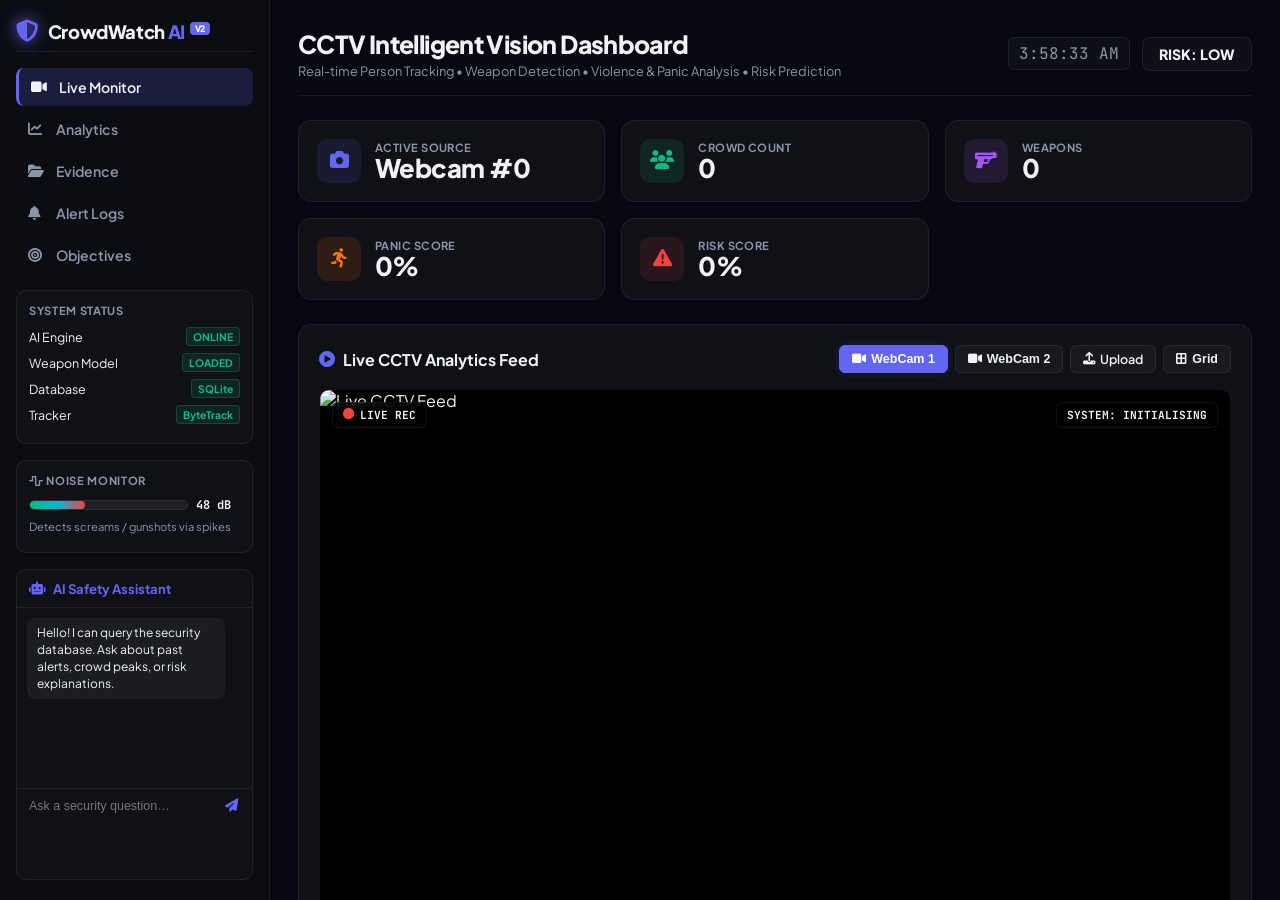
==== templates/index.html @ 13e5e5ed "Initial commit of VisionGuard with DevOps CI/CD" ====
<!DOCTYPE html>
<html lang="en">
<head>
    <meta charset="UTF-8">
    <meta name="viewport" content="width=device-width, initial-scale=1.0">
    <meta name="description" content="CrowdWatch AI V2 — Intelligent Vision-Based Crowd Monitoring and Public Safety Risk Detection System">
    <title>CrowdWatch AI V2 — Public Safety Monitoring</title>
    <link rel="preconnect" href="https://fonts.googleapis.com">
    <link rel="preconnect" href="https://fonts.gstatic.com" crossorigin>
    <link href="https://fonts.googleapis.com/css2?family=Plus+Jakarta+Sans:wght@300;400;500;600;700;800&family=JetBrains+Mono:wght@400;700&display=swap" rel="stylesheet">
    <link rel="stylesheet" href="https://cdnjs.cloudflare.com/ajax/libs/font-awesome/6.5.0/css/all.min.css">
    <script src="https://cdn.jsdelivr.net/npm/chart.js"></script>
    <link rel="stylesheet" href="/static/css/styles.css">
</head>
<body>
<div class="app-layout">

<!-- ═══════════════════════════════════════════════════════════ SIDEBAR -->
<aside class="sidebar">
    <div class="logo">
        <i class="fa-solid fa-shield-halved"></i>
        <span>CrowdWatch <span class="accent">AI</span> <sup>V2</sup></span>
    </div>

    <nav class="side-nav">
        <a href="#live" class="nav-link active"><i class="fa-solid fa-video"></i> Live Monitor</a>
        <a href="#analytics" class="nav-link"><i class="fa-solid fa-chart-line"></i> Analytics</a>
        <a href="#evidence" class="nav-link"><i class="fa-solid fa-folder-open"></i> Evidence</a>
        <a href="#alerts-section" class="nav-link"><i class="fa-solid fa-bell"></i> Alert Logs</a>
        <a href="#objectives" class="nav-link"><i class="fa-solid fa-bullseye"></i> Objectives</a>
    </nav>

    <!-- System status -->
    <div class="sys-panel">
        <div class="sys-heading">SYSTEM STATUS</div>
        <div class="sys-row"><span>AI Engine</span><span class="badge green" id="badge-engine">ONLINE</span></div>
        <div class="sys-row"><span>Weapon Model</span><span class="badge green">LOADED</span></div>
        <div class="sys-row"><span>Database</span><span class="badge green">SQLite</span></div>
        <div class="sys-row"><span>Tracker</span><span class="badge green">ByteTrack</span></div>
    </div>

    <!-- Decibel gauge -->
    <div class="sys-panel noise-panel">
        <div class="sys-heading"><i class="fa-solid fa-wave-square"></i> NOISE MONITOR</div>
        <div class="db-meter-wrapper">
            <div class="db-bar-bg">
                <div class="db-bar-fill" id="db-fill" style="width:35%"></div>
            </div>
            <span class="db-label" id="db-label">48 dB</span>
        </div>
        <div class="sys-row" style="font-size:0.7rem; color: var(--muted)">Detects screams / gunshots via spikes</div>
    </div>

    <!-- AI Chatbot -->
    <div class="chat-widget">
        <div class="chat-header"><i class="fa-solid fa-robot"></i> AI Safety Assistant</div>
        <div class="chat-body" id="chatbot-messages">
            <div class="msg bot">Hello! I can query the security database. Ask about past alerts, crowd peaks, or risk explanations.</div>
        </div>
        <div class="chat-input-row">
            <input id="chat-input" type="text" placeholder="Ask a security question…">
            <button id="chat-send"><i class="fa-solid fa-paper-plane"></i></button>
        </div>
    </div>
</aside>

<!-- ═══════════════════════════════════════════════════════════ MAIN -->
<main class="main">

    <!-- Header -->
    <header class="top-bar">
        <div>
            <h1>CCTV Intelligent Vision Dashboard</h1>
            <p class="sub">Real-time Person Tracking • Weapon Detection • Violence & Panic Analysis • Risk Prediction</p>
        </div>
        <div class="header-right">
            <span id="live-clock" class="mono-clock">--:--:--</span>
            <div class="global-risk" id="global-risk-badge">
                RISK: <span id="risk-label">LOW</span>
            </div>
        </div>
    </header>

    <!-- KPI Cards -->
    <section class="kpi-grid" id="live">
        <div class="kpi-card" id="kpi-feed">
            <div class="kpi-icon i-blue"><i class="fa-solid fa-camera"></i></div>
            <div><div class="kpi-title">ACTIVE SOURCE</div><div class="kpi-val" id="kpi-source">Webcam #0</div></div>
        </div>
        <div class="kpi-card">
            <div class="kpi-icon i-green"><i class="fa-solid fa-users"></i></div>
            <div><div class="kpi-title">CROWD COUNT</div><div class="kpi-val" id="kpi-count">0</div></div>
        </div>
        <div class="kpi-card">
            <div class="kpi-icon i-purple"><i class="fa-solid fa-gun"></i></div>
            <div><div class="kpi-title">WEAPONS</div><div class="kpi-val" id="kpi-weapons">0</div></div>
        </div>
        <div class="kpi-card">
            <div class="kpi-icon i-orange"><i class="fa-solid fa-person-running"></i></div>
            <div><div class="kpi-title">PANIC SCORE</div><div class="kpi-val" id="kpi-panic">0%</div></div>
        </div>
        <div class="kpi-card">
            <div class="kpi-icon i-red"><i class="fa-solid fa-triangle-exclamation"></i></div>
            <div><div class="kpi-title">RISK SCORE</div><div class="kpi-val" id="kpi-risk">0%</div></div>
        </div>
    </section>

    <!-- Live feed + right panel -->
    <section class="feed-row">
        <!-- Video -->
        <div class="card video-card">
            <div class="card-hdr">
                <h2><i class="fa-solid fa-play-circle"></i> Live CCTV Analytics Feed</h2>
                <div class="src-btns">
                    <button class="src-btn active" id="btn-webcam"><i class="fa-solid fa-video"></i> WebCam 1</button>
                    <button class="src-btn" id="btn-webcam-2"><i class="fa-solid fa-video"></i> WebCam 2</button>
                    <label class="src-btn" for="file-upload-input"><i class="fa-solid fa-upload"></i> Upload</label>
                    <input type="file" id="file-upload-input" accept="video/*" style="display:none">
                    <button class="src-btn" id="btn-grid-toggle"><i class="fa-solid fa-border-all"></i> Grid</button>
                </div>
            </div>
            <div class="video-wrap">
                <img src="/video_feed" id="video-feed-img" alt="Live CCTV Feed">
                <div class="hud-top">
                    <span class="hud-chip"><i class="fa-solid fa-circle blink-red"></i> LIVE REC</span>
                    <span class="hud-chip" id="hud-state">SYSTEM: INITIALISING</span>
                </div>
            </div>
        </div>

        <!-- Right panel: gauges + risk -->
        <div class="right-col">
            <!-- Gauge panel -->
            <div class="card gauge-card">
                <div class="card-hdr"><h2><i class="fa-solid fa-gauge-high"></i> Safety Gauges</h2></div>
                <div class="gauges">
                    <div class="gauge-item">
                        <div class="g-label"><span>Crowd Density</span><span id="g-density-val">0%</span></div>
                        <div class="bar-bg"><div class="bar-fill" id="bar-density"></div></div>
                    </div>
                    <div class="gauge-item">
                        <div class="g-label"><span>Violence Index</span><span id="g-violence-val">NORMAL</span></div>
                        <div class="bar-bg"><div class="bar-fill violence-bar" id="bar-violence"></div></div>
                    </div>
                    <div class="gauge-item">
                        <div class="g-label"><span>Panic / Dispersion</span><span id="g-panic-val">NORMAL</span></div>
                        <div class="bar-bg"><div class="bar-fill panic-bar" id="bar-panic"></div></div>
                    </div>
                    <div class="gauge-item">
                        <div class="g-label"><span>Noise Level</span><span id="g-noise-val">48 dB</span></div>
                        <div class="bar-bg"><div class="bar-fill noise-bar" id="bar-noise"></div></div>
                    </div>
                </div>
            </div>

            <!-- Risk explanation -->
            <div class="card risk-explain-card">
                <div class="card-hdr"><h2><i class="fa-solid fa-shield-halved"></i> Risk Assessment</h2></div>
                <div class="risk-level-display" id="risk-display">LOW</div>
                <div class="risk-reason" id="risk-reason-text">No active threats detected. System monitoring active.</div>
                <div class="risk-action" id="risk-action-text">Routine surveillance monitoring active.</div>
            </div>
        </div>
    </section>

    <!-- Simulation Console -->
    <section class="card sim-card">
        <div class="card-hdr">
            <h2><i class="fa-solid fa-sliders"></i> Demonstration & Simulation Console</h2>
        </div>
        <div class="sim-grid">
            <div class="sim-item">
                <label class="toggle"><input type="checkbox" id="tog-weapon"><span class="slider"></span></label>
                <div><div class="sim-name"><i class="fa-solid fa-gun" style="color:#a855f7"></i> Weapon Threat</div><div class="sim-desc">Inject gun detection event → CRITICAL risk</div></div>
            </div>
            <div class="sim-item">
                <label class="toggle"><input type="checkbox" id="tog-violence"><span class="slider"></span></label>
                <div><div class="sim-name"><i class="fa-solid fa-hand-fist" style="color:#f59e0b"></i> Physical Fight</div><div class="sim-desc">Simulate combat altercation → HIGH risk</div></div>
            </div>
            <div class="sim-item">
                <label class="toggle"><input type="checkbox" id="tog-panic"><span class="slider"></span></label>
                <div><div class="sim-name"><i class="fa-solid fa-person-running" style="color:#ef4444"></i> Panic Evacuation</div><div class="sim-desc">Simulate stampede behavior → HIGH risk</div></div>
            </div>
            <div class="sim-item">
                <label class="toggle"><input type="checkbox" id="tog-scream"><span class="slider"></span></label>
                <div><div class="sim-name"><i class="fa-solid fa-volume-high" style="color:#06b6d4"></i> Scream / Gunshot</div><div class="sim-desc">Spike decibel meter above 100 dB</div></div>
            </div>
            <div class="sim-params">
                <div class="param-row">
                    <label>Zone Capacity Limit</label>
                    <input type="range" id="cap-slider" min="5" max="100" value="20">
                    <span class="param-val" id="cap-val">20</span>
                </div>
                <div class="param-row">
                    <label>Density Alert %</label>
                    <input type="range" id="dens-slider" min="20" max="100" value="80">
                    <span class="param-val" id="dens-val">80%</span>
                </div>
            </div>
        </div>
    </section>

    <!-- Analytics + Evidence -->
    <section class="dual-row" id="analytics">
        <div class="card chart-card">
            <div class="card-hdr">
                <h2><i class="fa-solid fa-chart-area"></i> Historical Crowd & Risk Trends</h2>
                <button class="icon-btn" id="btn-refresh-chart"><i class="fa-solid fa-rotate"></i></button>
            </div>
            <div class="chart-wrap"><canvas id="trend-chart"></canvas></div>
        </div>
        <div class="card alerts-card" id="alerts-section">
            <div class="card-hdr">
                <h2><i class="fa-solid fa-triangle-exclamation"></i> SQL Evidence Log</h2>
                <span class="badge red" id="alert-count-badge">0 Alerts</span>
            </div>
            <div class="table-wrap">
                <table class="ev-table">
                    <thead><tr>
                        <th>Timestamp</th><th>Type</th><th>Risk</th><th>Details</th><th>Snap</th>
                    </tr></thead>
                    <tbody id="alert-table-body">
                        <tr><td colspan="5" class="placeholder">Loading database logs…</td></tr>
                    </tbody>
                </table>
            </div>
        </div>
    </section>

    <!-- Evidence grid -->
    <section class="card evidence-card" id="evidence">
        <div class="card-hdr">
            <h2><i class="fa-solid fa-images"></i> Evidence Snapshots</h2>
            <button class="icon-btn" id="btn-refresh-evidence"><i class="fa-solid fa-rotate"></i></button>
        </div>
        <div class="evidence-grid" id="evidence-grid">
            <div class="evidence-placeholder">No evidence saved yet. Trigger a simulation to generate snapshots.</div>
        </div>
    </section>

    <!-- ═══════════════════════════════════ PROJECT OBJECTIVES ══════════ -->
    <section class="card obj-card" id="objectives">
        <div class="card-hdr">
            <h2><i class="fa-solid fa-bullseye"></i> Project Objectives</h2>
            <span class="obj-subtitle">Intelligent Vision-Based Crowd Monitoring &amp; Public Safety Risk Detection</span>
        </div>

        <div class="obj-grid">

            <div class="obj-item" style="--c:#6366f1">
                <div class="obj-icon"><i class="fa-solid fa-camera"></i></div>
                <div class="obj-body">
                    <div class="obj-num">01</div>
                    <div class="obj-title">Real-Time AI Crowd Monitoring</div>
                    <div class="obj-desc">Develop a real-time AI-based crowd monitoring system using video surveillance for effective crowd analysis across live camera feeds, CCTV streams, and uploaded footage.</div>
                </div>
            </div>

            <div class="obj-item" style="--c:#10b981">
                <div class="obj-icon"><i class="fa-solid fa-users-viewfinder"></i></div>
                <div class="obj-body">
                    <div class="obj-num">02</div>
                    <div class="obj-title">Accurate Person Detection &amp; Counting</div>
                    <div class="obj-desc">Detect and count people accurately in crowded environments using <strong>YOLOv8</strong> and <strong>OpenCV</strong>, providing per-frame tracking IDs and real-time occupancy metrics.</div>
                </div>
            </div>

            <div class="obj-item" style="--c:#f59e0b">
                <div class="obj-icon"><i class="fa-solid fa-gauge-high"></i></div>
                <div class="obj-body">
                    <div class="obj-num">03</div>
                    <div class="obj-title">Crowd Density Estimation</div>
                    <div class="obj-desc">Estimate crowd density levels — <span class="tag-low">Low</span> <span class="tag-med">Medium</span> <span class="tag-high">High</span> — based on detected crowd size relative to zone capacity, displayed via a 3×4 grid overlay.</div>
                </div>
            </div>

            <div class="obj-item" style="--c:#f97316">
                <div class="obj-icon"><i class="fa-solid fa-person-running"></i></div>
                <div class="obj-body">
                    <div class="obj-num">04</div>
                    <div class="obj-title">Abnormal Crowd Behaviour Analysis</div>
                    <div class="obj-desc">Analyze crowd movement patterns and identify abnormal behaviour — including sudden directional shifts, high-velocity dispersion, and clustering collapse — that may indicate an unsafe situation.</div>
                </div>
            </div>

            <div class="obj-item" style="--c:#ef4444">
                <div class="obj-icon"><i class="fa-solid fa-triangle-exclamation"></i></div>
                <div class="obj-body">
                    <div class="obj-num">05</div>
                    <div class="obj-title">Stampede Risk Prediction &amp; Real-Time Alerts</div>
                    <div class="obj-desc">Predict potential stampede risks using a multi-modal risk engine combining density, violence, panic, noise, and weapon signals. Generate real-time alerts with evidence snapshots to improve public safety and crowd management.</div>
                </div>
            </div>

        </div>

        <div class="obj-footer">
            <div class="obj-tech-tag"><i class="fa-solid fa-microchip"></i> YOLOv8n</div>
            <div class="obj-tech-tag"><i class="fa-solid fa-eye"></i> OpenCV</div>
            <div class="obj-tech-tag"><i class="fa-solid fa-database"></i> SQLite DBMS</div>
            <div class="obj-tech-tag"><i class="fa-solid fa-robot"></i> AI Chatbot</div>
            <div class="obj-tech-tag"><i class="fa-solid fa-shield-halved"></i> Risk Engine</div>
            <div class="obj-tech-tag"><i class="fa-brands fa-python"></i> Flask + Python</div>
        </div>
    </section>

</main>
</div>

<!-- Lightbox -->
<div id="lightbox" class="lightbox">
    <span id="lb-close">&times;</span>
    <div class="lb-inner">
        <img id="lb-img" src="" alt="Evidence">
        <div id="lb-cap"></div>
    </div>
</div>

<!-- Hidden audio alarm -->
<audio id="alarm-audio" loop preload="none">
    <source src="/static/alert.mp3" type="audio/mpeg">
</audio>

<script src="/static/js/dashboard.js"></script>
</body>
</html>
---- static/css/styles.css ----
/* ═══════════════════════════════════ CrowdWatch AI V2 Stylesheet ═══════ */
:root {
    --bg:       #080910;
    --card:     #0f1117;
    --sidebar:  #0b0d13;
    --border:   rgba(255,255,255,0.07);
    --text:     #f0f2f7;
    --muted:    #8b95a8;
    --accent:   #6366f1;
    --accent-g: rgba(99,102,241,0.18);
    --green:    #10b981;
    --yellow:   #f59e0b;
    --orange:   #f97316;
    --red:      #ef4444;
    --purple:   #a855f7;
    --cyan:     #06b6d4;
    --t: all 0.25s ease;
}
*{margin:0;padding:0;box-sizing:border-box;}
body{font-family:'Plus Jakarta Sans',sans-serif;background:var(--bg);color:var(--text);overflow-x:hidden;}

/* ── Layout ── */
.app-layout{display:flex;min-height:100vh;}

/* ── Sidebar ── */
.sidebar{
    width:270px;flex-shrink:0;background:var(--sidebar);
    border-right:1px solid var(--border);
    display:flex;flex-direction:column;gap:16px;padding:20px 16px;overflow-y:auto;
}
.logo{display:flex;align-items:center;gap:10px;font-size:1.15rem;font-weight:800;
      letter-spacing:-0.02em;padding-bottom:8px;border-bottom:1px solid var(--border);}
.logo i{color:var(--accent);font-size:1.4rem;filter:drop-shadow(0 0 8px var(--accent));}
.accent{color:var(--accent);}
.logo sup{font-size:0.55rem;background:var(--accent);color:#fff;padding:1px 5px;border-radius:4px;margin-left:2px;}

/* Nav */
.side-nav{display:flex;flex-direction:column;gap:4px;}
.nav-link{
    display:flex;align-items:center;gap:10px;padding:10px 12px;
    color:var(--muted);text-decoration:none;border-radius:8px;
    font-size:0.88rem;font-weight:600;transition:var(--t);
}
.nav-link i{width:18px;}
.nav-link:hover,.nav-link.active{color:var(--text);background:rgba(255,255,255,0.04);}
.nav-link.active{border-left:3px solid var(--accent);background:var(--accent-g);}

/* System panel */
.sys-panel{background:rgba(255,255,255,0.02);border:1px solid var(--border);border-radius:10px;padding:12px;}
.sys-heading{font-size:0.7rem;font-weight:700;color:var(--muted);letter-spacing:.06em;margin-bottom:10px;}
.sys-row{display:flex;justify-content:space-between;align-items:center;font-size:0.78rem;margin-bottom:7px;}

/* Badges */
.badge{font-size:0.65rem;font-weight:700;padding:2px 6px;border-radius:4px;}
.badge.green{background:rgba(16,185,129,.12);color:var(--green);border:1px solid rgba(16,185,129,.25);}
.badge.red{background:rgba(239,68,68,.12);color:var(--red);border:1px solid rgba(239,68,68,.25);}

/* Decibel gauge */
.noise-panel{}
.db-meter-wrapper{display:flex;align-items:center;gap:8px;margin-bottom:6px;}
.db-bar-bg{flex:1;height:10px;background:rgba(255,255,255,0.06);border-radius:6px;overflow:hidden;border:1px solid var(--border);}
.db-bar-fill{height:100%;background:linear-gradient(90deg,var(--green),var(--cyan),var(--red));border-radius:6px;transition:width 0.4s ease;}
.db-label{font-size:0.75rem;font-weight:700;font-family:'JetBrains Mono',monospace;min-width:44px;}

/* Chatbot */
.chat-widget{background:rgba(255,255,255,0.02);border:1px solid var(--border);border-radius:10px;display:flex;flex-direction:column;flex:1;overflow:hidden;min-height:200px;}
.chat-header{padding:10px 12px;font-size:0.82rem;font-weight:700;color:var(--accent);border-bottom:1px solid var(--border);display:flex;align-items:center;gap:8px;}
.chat-body{flex:1;padding:10px;overflow-y:auto;display:flex;flex-direction:column;gap:6px;font-size:0.75rem;max-height:180px;}
.msg{padding:7px 10px;border-radius:8px;max-width:92%;word-break:break-word;line-height:1.4;}
.msg.bot{background:rgba(255,255,255,0.05);align-self:flex-start;}
.msg.user{background:var(--accent);align-self:flex-end;color:#fff;}
.chat-input-row{display:flex;border-top:1px solid var(--border);}
.chat-input-row input{flex:1;background:transparent;border:none;padding:9px 12px;color:var(--text);font-size:0.78rem;outline:none;}
.chat-input-row button{background:transparent;border:none;padding:9px 14px;color:var(--accent);cursor:pointer;transition:var(--t);}
.chat-input-row button:hover{background:var(--accent);color:#fff;}

/* ── Main content ── */
.main{flex:1;padding:28px;display:flex;flex-direction:column;gap:24px;overflow-y:auto;height:100vh;}

/* Header */
.top-bar{display:flex;justify-content:space-between;align-items:center;border-bottom:1px solid var(--border);padding-bottom:16px;}
.top-bar h1{font-size:1.55rem;font-weight:800;letter-spacing:-0.025em;}
.top-bar .sub{font-size:0.8rem;color:var(--muted);margin-top:3px;}
.header-right{display:flex;align-items:center;gap:12px;}
.mono-clock{font-family:'JetBrains Mono',monospace;font-size:1rem;color:var(--muted);background:rgba(255,255,255,0.03);padding:5px 10px;border-radius:6px;border:1px solid var(--border);}
.global-risk{font-weight:800;font-size:0.88rem;padding:7px 16px;border-radius:8px;border:1px solid var(--border);background:rgba(255,255,255,0.03);transition:var(--t);}

/* KPI Grid */
.kpi-grid{display:grid;grid-template-columns:repeat(5,1fr);gap:16px;}
.kpi-card{background:var(--card);border:1px solid var(--border);border-radius:14px;padding:18px;display:flex;align-items:center;gap:14px;transition:var(--t);}
.kpi-card:hover{transform:translateY(-2px);border-color:rgba(255,255,255,0.12);}
.kpi-icon{width:44px;height:44px;border-radius:10px;display:flex;align-items:center;justify-content:center;font-size:1.2rem;}
.i-blue{background:rgba(99,102,241,.12);color:var(--accent);}
.i-green{background:rgba(16,185,129,.12);color:var(--green);}
.i-purple{background:rgba(168,85,247,.12);color:var(--purple);}
.i-orange{background:rgba(249,115,22,.12);color:var(--orange);}
.i-red{background:rgba(239,68,68,.12);color:var(--red);}
.kpi-title{font-size:0.7rem;color:var(--muted);font-weight:700;letter-spacing:.04em;}
.kpi-val{font-size:1.6rem;font-weight:800;letter-spacing:-0.02em;line-height:1.1;}

/* Feed row */
.feed-row{display:grid;grid-template-columns:2fr 1fr;gap:20px;}

/* Cards */
.card{background:var(--card);border:1px solid var(--border);border-radius:14px;padding:20px;}
.card-hdr{display:flex;justify-content:space-between;align-items:center;margin-bottom:16px;}
.card-hdr h2{font-size:1rem;font-weight:700;display:flex;align-items:center;gap:8px;}
.card-hdr h2 i{color:var(--accent);}
.icon-btn{background:transparent;border:none;color:var(--muted);cursor:pointer;font-size:1rem;transition:var(--t);}
.icon-btn:hover{color:var(--text);}

/* Video */
.video-wrap{position:relative;border-radius:10px;overflow:hidden;background:#000;aspect-ratio:4/3;border:1px solid var(--border);}
.video-wrap img{width:100%;height:100%;object-fit:contain;}
.hud-top{position:absolute;top:12px;left:12px;right:12px;display:flex;justify-content:space-between;pointer-events:none;}
.hud-chip{background:rgba(0,0,0,.72);backdrop-filter:blur(4px);border:1px solid var(--border);padding:5px 10px;border-radius:6px;font-size:0.7rem;font-weight:700;font-family:'JetBrains Mono',monospace;display:flex;align-items:center;gap:6px;}
.blink-red{color:var(--red);animation:blink 1.4s linear infinite;}
@keyframes blink{50%{opacity:0;}}

.src-btns{display:flex;gap:7px;flex-wrap:wrap;}
.src-btn{background:rgba(255,255,255,0.04);border:1px solid var(--border);color:var(--text);padding:5px 12px;font-size:0.78rem;border-radius:6px;cursor:pointer;font-weight:600;transition:var(--t);display:flex;align-items:center;gap:5px;}
.src-btn:hover{background:rgba(255,255,255,0.08);}
.src-btn.active{background:var(--accent);border-color:var(--accent);color:#fff;box-shadow:0 0 10px var(--accent-g);}

/* Right col */
.right-col{display:flex;flex-direction:column;gap:16px;}
.gauge-card,.risk-explain-card{flex:1;}

/* Gauges */
.gauges{display:flex;flex-direction:column;gap:18px;}
.gauge-item{display:flex;flex-direction:column;gap:6px;}
.g-label{display:flex;justify-content:space-between;font-size:0.82rem;font-weight:700;}
.bar-bg{width:100%;height:10px;background:rgba(255,255,255,0.05);border-radius:6px;overflow:hidden;border:1px solid var(--border);}
.bar-fill{height:100%;background:var(--accent);border-radius:6px;transition:width 0.4s ease;width:0%;}
.violence-bar{background:linear-gradient(90deg,var(--yellow),var(--red));}
.panic-bar{background:linear-gradient(90deg,var(--accent),var(--red));}
.noise-bar{background:linear-gradient(90deg,var(--green),var(--cyan),var(--red));}

/* Risk display */
.risk-level-display{
    font-size:2.2rem;font-weight:900;letter-spacing:-0.03em;
    text-align:center;padding:16px;border-radius:10px;margin-bottom:10px;
    border:2px solid rgba(255,255,255,0.08);transition:var(--t);
}
.risk-reason{font-size:0.82rem;color:var(--muted);margin-bottom:8px;line-height:1.5;}
.risk-action{font-size:0.8rem;font-weight:700;color:var(--yellow);border-top:1px solid var(--border);padding-top:8px;}

/* Simulation grid */
.sim-grid{display:grid;grid-template-columns:repeat(auto-fit,minmax(240px,1fr));gap:16px;}
.sim-item{display:flex;align-items:center;gap:14px;background:rgba(255,255,255,0.02);border:1px solid var(--border);border-radius:10px;padding:14px;transition:var(--t);}
.sim-item:hover{background:rgba(255,255,255,0.04);}
.sim-name{font-size:0.84rem;font-weight:700;margin-bottom:3px;}
.sim-desc{font-size:0.72rem;color:var(--muted);}
.toggle{position:relative;display:inline-block;width:46px;height:24px;flex-shrink:0;}
.toggle input{opacity:0;width:0;height:0;}
.slider{position:absolute;cursor:pointer;inset:0;background:rgba(255,255,255,0.1);border-radius:24px;border:1px solid var(--border);transition:.3s;}
.slider:before{position:absolute;content:"";width:16px;height:16px;left:3px;bottom:3px;background:#fff;border-radius:50%;transition:.3s;}
.toggle input:checked + .slider{background:var(--accent);}
.toggle input:checked + .slider:before{transform:translateX(22px);}
.sim-params{background:rgba(255,255,255,0.02);border:1px solid var(--border);border-radius:10px;padding:16px;display:flex;flex-direction:column;gap:14px;}
.param-row{display:flex;align-items:center;gap:10px;font-size:0.8rem;}
.param-row label{flex-shrink:0;font-weight:600;min-width:130px;}
.param-row input[type=range]{flex:1;accent-color:var(--accent);}
.param-val{background:rgba(255,255,255,0.07);padding:2px 8px;border-radius:4px;font-weight:700;font-size:0.78rem;min-width:36px;text-align:center;}

/* Dual row */
.dual-row{display:grid;grid-template-columns:1fr 1fr;gap:20px;}
.chart-wrap{height:260px;position:relative;}

/* Evidence/alerts table */
.table-wrap{overflow-y:auto;max-height:260px;border:1px solid var(--border);border-radius:8px;}
.ev-table{width:100%;border-collapse:collapse;font-size:0.77rem;}
.ev-table th,.ev-table td{padding:10px 12px;border-bottom:1px solid var(--border);text-align:left;}
.ev-table th{background:rgba(255,255,255,0.02);color:var(--muted);font-weight:700;position:sticky;top:0;z-index:5;}
.ev-table tbody tr:hover{background:rgba(255,255,255,0.01);}
.placeholder{text-align:center;color:var(--muted);padding:24px!important;}
.risk-badge{font-size:0.7rem;font-weight:700;padding:2px 7px;border-radius:4px;}
.rb-critical{background:rgba(239,68,68,.15);color:var(--red);border:1px solid rgba(239,68,68,.2);}
.rb-high{background:rgba(249,115,22,.15);color:var(--orange);border:1px solid rgba(249,115,22,.2);}
.rb-medium{background:rgba(245,158,11,.15);color:var(--yellow);border:1px solid rgba(245,158,11,.2);}
.rb-low{background:rgba(16,185,129,.15);color:var(--green);border:1px solid rgba(16,185,129,.2);}
.snap-btn{background:rgba(255,255,255,0.05);border:1px solid var(--border);color:var(--text);padding:2px 8px;border-radius:4px;cursor:pointer;font-weight:600;transition:var(--t);}
.snap-btn:hover{background:var(--accent);border-color:var(--accent);}

/* Evidence gallery */
.evidence-grid{display:grid;grid-template-columns:repeat(auto-fill,minmax(180px,1fr));gap:12px;min-height:80px;}
.evidence-placeholder{color:var(--muted);font-size:0.85rem;grid-column:1/-1;text-align:center;padding:20px;}
.ev-thumb-wrap{position:relative;border-radius:8px;overflow:hidden;border:1px solid var(--border);cursor:pointer;transition:var(--t);}
.ev-thumb-wrap:hover{border-color:var(--accent);}
.ev-thumb-wrap img{width:100%;aspect-ratio:4/3;object-fit:cover;display:block;}
.ev-thumb-cap{position:absolute;bottom:0;left:0;right:0;background:rgba(0,0,0,.78);padding:4px 7px;font-size:0.65rem;color:var(--muted);}

/* Lightbox */
.lightbox{display:none;position:fixed;inset:0;background:rgba(5,5,10,.96);z-index:1000;align-items:center;justify-content:center;}
.lb-inner{max-width:82%;display:flex;flex-direction:column;align-items:center;gap:14px;}
.lb-inner img{max-width:100%;max-height:75vh;border-radius:8px;border:2px solid var(--border);}
#lb-cap{font-size:0.85rem;color:var(--muted);text-align:center;}
#lb-close{position:absolute;top:24px;right:36px;font-size:2.5rem;cursor:pointer;color:var(--muted);transition:var(--t);}
#lb-close:hover{color:var(--red);}

/* Responsive */
@media(max-width:1300px){.kpi-grid{grid-template-columns:repeat(3,1fr);}.feed-row{grid-template-columns:1fr;}.dual-row{grid-template-columns:1fr;}}
@media(max-width:900px){.app-layout{flex-direction:column;}.sidebar{width:100%;}.main{padding:14px;height:auto;}}

/* ══════════════════════ Objectives section ══════════════════════════════ */
.obj-card { margin-top: 0; }
.obj-subtitle {
    font-size: 0.78rem; color: var(--muted); font-weight: 500;
    text-align: right; flex: 1; padding-left: 16px;
}
.obj-grid {
    display: grid;
    grid-template-columns: repeat(auto-fit, minmax(300px, 1fr));
    gap: 14px;
    margin-bottom: 20px;
}
.obj-item {
    display: flex; gap: 14px; align-items: flex-start;
    background: rgba(255,255,255,0.025);
    border: 1px solid var(--border);
    border-left: 3px solid var(--c, #6366f1);
    border-radius: 10px;
    padding: 16px;
    transition: var(--t);
}
.obj-item:hover {
    background: rgba(255,255,255,0.045);
    box-shadow: 0 0 0 1px var(--c, #6366f1) inset;
}
.obj-icon {
    width: 42px; height: 42px; border-radius: 10px; flex-shrink: 0;
    display: flex; align-items: center; justify-content: center;
    font-size: 1.15rem;
    background: color-mix(in srgb, var(--c, #6366f1) 14%, transparent);
    color: var(--c, #6366f1);
    box-shadow: 0 0 14px color-mix(in srgb, var(--c, #6366f1) 22%, transparent);
}
.obj-body { flex: 1; }
.obj-num {
    font-size: 0.62rem; font-weight: 800; letter-spacing: .1em;
    color: var(--c, #6366f1); margin-bottom: 4px;
    font-family: 'JetBrains Mono', monospace;
}
.obj-title { font-size: 0.9rem; font-weight: 700; margin-bottom: 6px; }
.obj-desc  { font-size: 0.78rem; color: var(--muted); line-height: 1.55; }

/* density level inline tags */
.tag-low  { background: rgba(16,185,129,.12); color:#10b981; border:1px solid rgba(16,185,129,.25); padding:1px 7px; border-radius:4px; font-size:0.72rem; font-weight:700; }
.tag-med  { background: rgba(245,158,11,.12); color:#f59e0b; border:1px solid rgba(245,158,11,.25); padding:1px 7px; border-radius:4px; font-size:0.72rem; font-weight:700; }
.tag-high { background: rgba(239,68,68,.12);  color:#ef4444; border:1px solid rgba(239,68,68,.25);  padding:1px 7px; border-radius:4px; font-size:0.72rem; font-weight:700; }

/* tech stack footer */
.obj-footer {
    display: flex; flex-wrap: wrap; gap: 8px;
    border-top: 1px solid var(--border); padding-top: 16px;
}
.obj-tech-tag {
    display: flex; align-items: center; gap: 6px;
    background: rgba(255,255,255,0.04); border: 1px solid var(--border);
    border-radius: 6px; padding: 5px 12px;
    font-size: 0.75rem; font-weight: 700; color: var(--muted);
    transition: var(--t);
}
.obj-tech-tag:hover { color: var(--text); border-color: var(--accent); }
.obj-tech-tag i { color: var(--accent); }
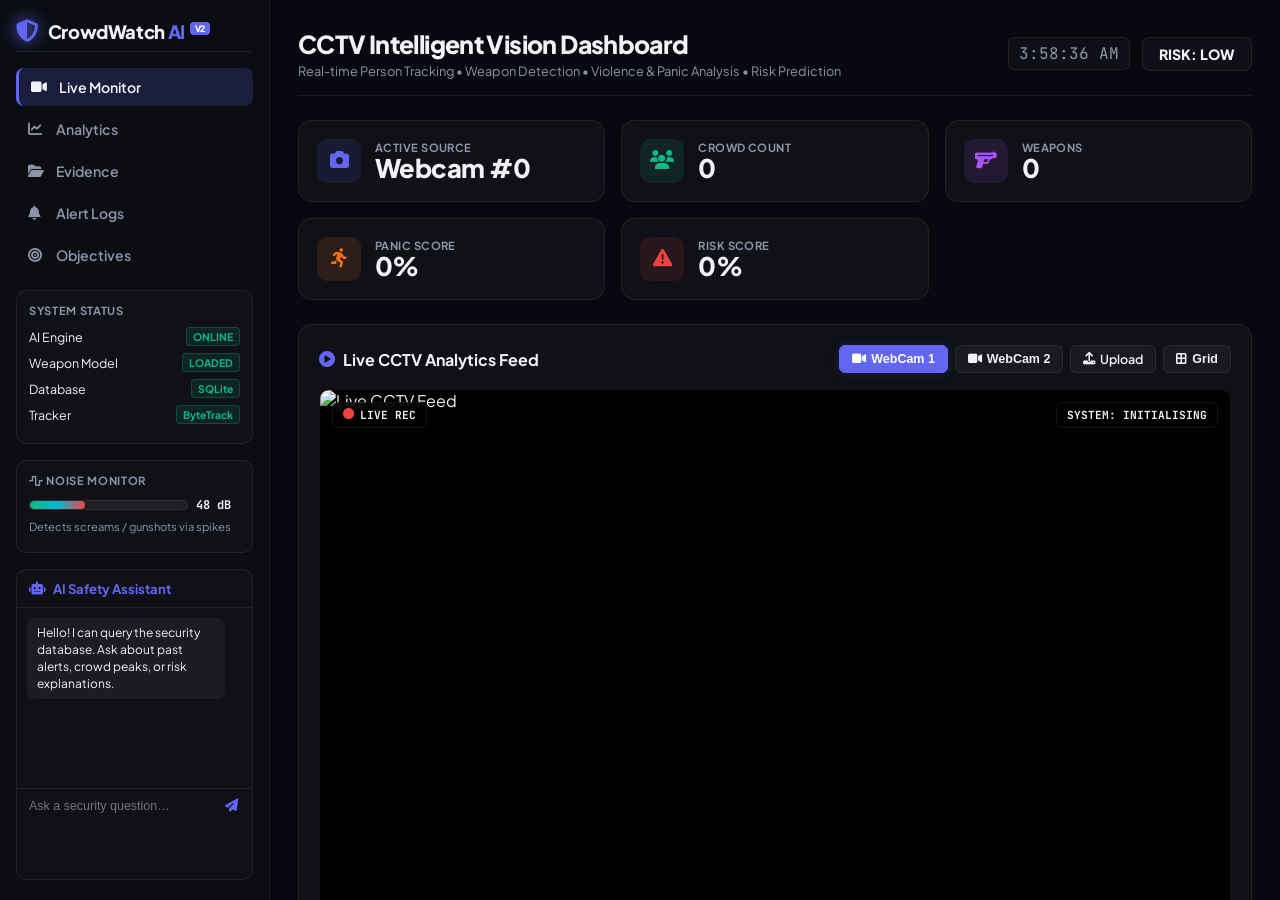
==== commit 522923f5: "Implement face detection, weapon sensitivity tweaks, camera restart fix, and Cloudinary integrations" ====
--- a/templates/index.html
+++ b/templates/index.html
@@ -205,7 +205,11 @@
         <div class="card chart-card">
             <div class="card-hdr">
                 <h2><i class="fa-solid fa-chart-area"></i> Historical Crowd & Risk Trends</h2>
-                <button class="icon-btn" id="btn-refresh-chart"><i class="fa-solid fa-rotate"></i></button>
+                <div style="display:flex; gap:0.5rem; align-items:center;">
+                    <button class="btn btn-primary" onclick="downloadReport('pdf')" style="font-size:0.8rem; padding:4px 8px;"><i class="fa-solid fa-file-pdf"></i> PDF Report</button>
+                    <button class="btn btn-secondary" onclick="downloadReport('csv')" style="font-size:0.8rem; padding:4px 8px;"><i class="fa-solid fa-file-csv"></i> CSV Logs</button>
+                    <button class="icon-btn" id="btn-refresh-chart" title="Refresh Chart"><i class="fa-solid fa-rotate"></i></button>
+                </div>
             </div>
             <div class="chart-wrap"><canvas id="trend-chart"></canvas></div>
         </div>
